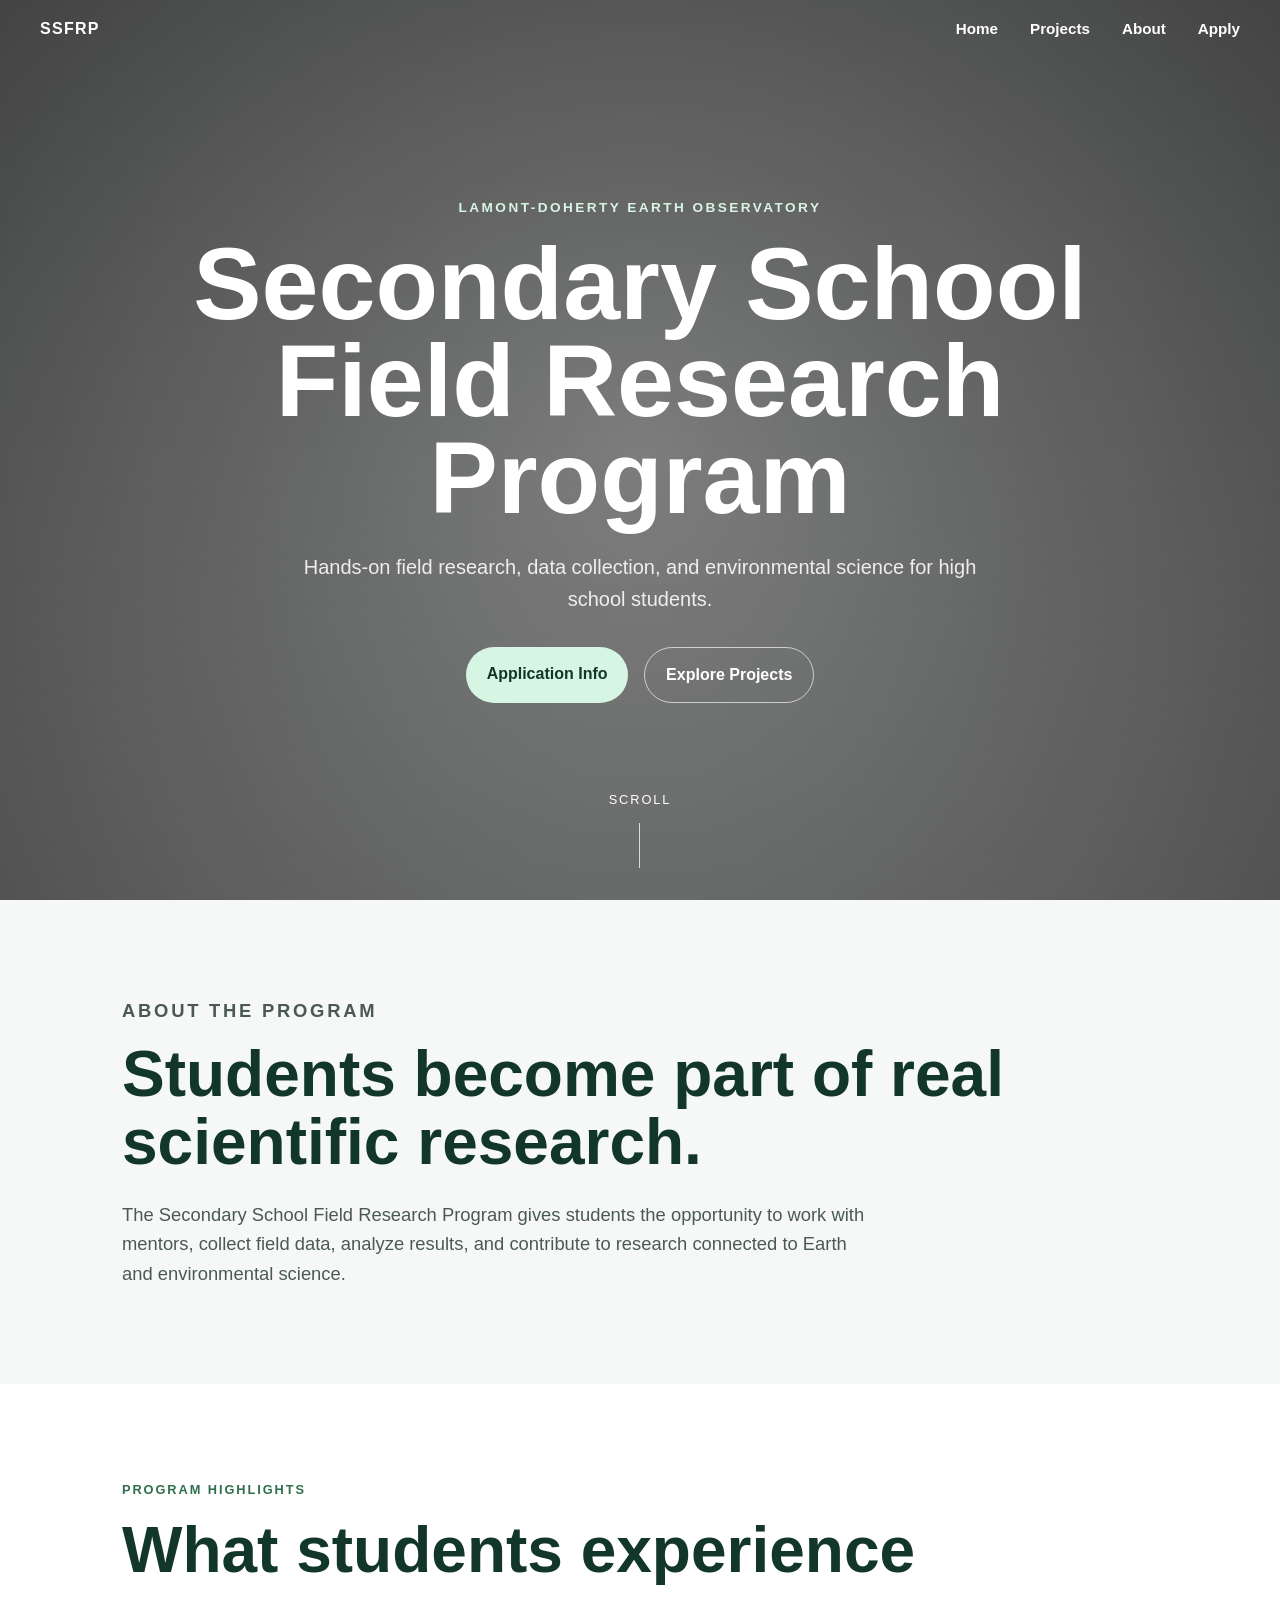
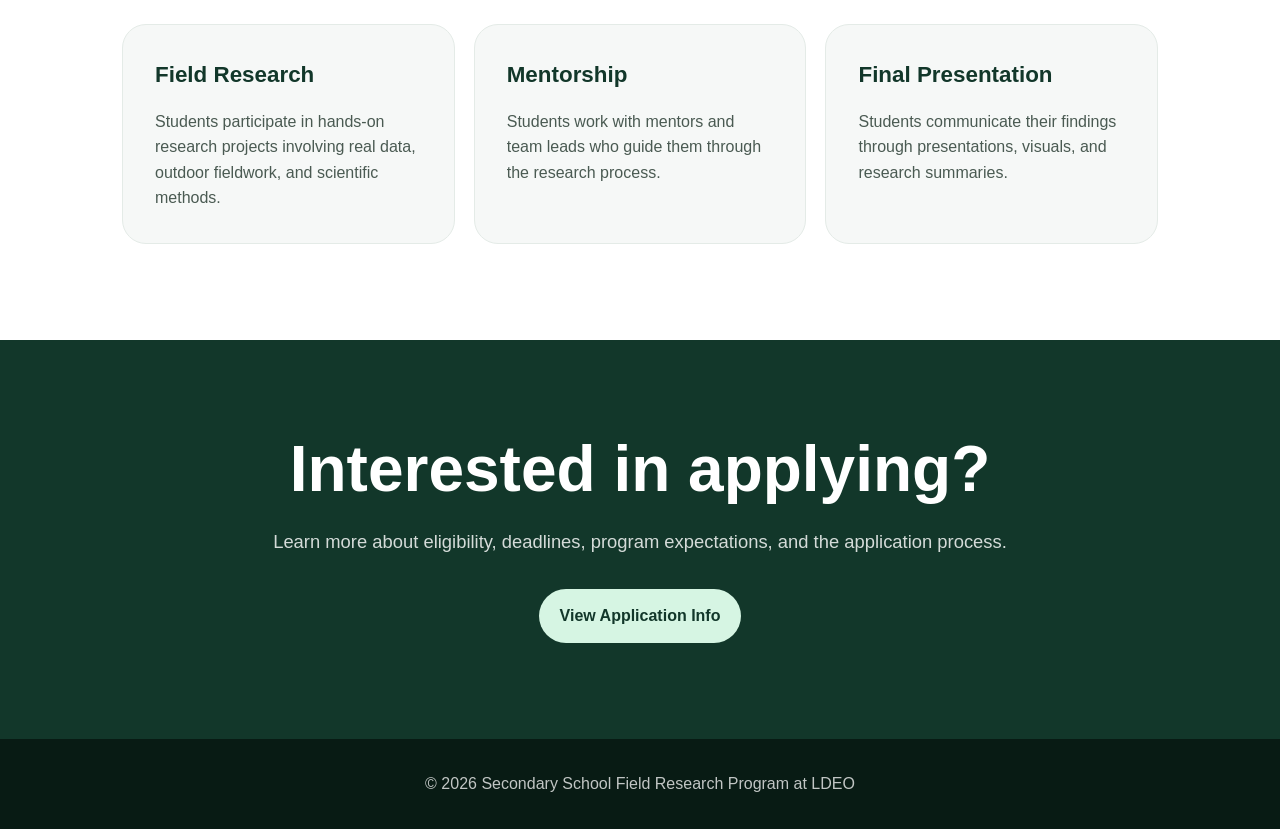
==== Index.HTML @ 7faf2e8e "home page prototype" ====
<!DOCTYPE html>
<html lang="en">
<head>
  <meta charset="UTF-8" />
  <meta name="viewport" content="width=device-width, initial-scale=1.0" />
  <title>SSFRP at LDEO</title>

  <link rel="stylesheet" href="css/global.css" />
</head>
<body>

  <header class="site-header">
    <nav class="navbar">
      <a href="index.html" class="logo">SSFRP</a>

      <ul class="nav-links">
        <li><a href="index.html">Home</a>
        <li><a href="projects.html">Projects</a>
        <li><a href="about.html">About</a>
        <li><a href="apply.html">Apply</a></li>
      </ul>
    </nav>
  </header>

  <main>
    <!-- Hero section with background video -->
    <section class="hero">
      <video class="hero-video" autoplay muted loop playsinline>
        <source src="assets/videos/ldeo-background.mp4" type="video/mp4" />
      </video>

      <div class="hero-overlay"></div>

      <div class="hero-content">
        <p class="hero-label">Lamont-Doherty Earth Observatory</p>
        <h1>Secondary School Field Research Program</h1>
        <p class="hero-description">
          Hands-on field research, data collection, and environmental science for high school students.
        </p>

        <div class="hero-buttons">
          <a href="apply.html" class="btn primary-btn">Application Info</a>
          <a href="projects.html" class="btn secondary-btn">Explore Projects</a>
        </div>
      </div>

      <div class="scroll-hint">
        <span>Scroll</span>
        <div class="scroll-line"></div>
      </div>
    </section>

    <!-- Intro section -->
    <section class="intro-section">
      <div class="section-container">
        <p class="section-label">About the Program</p>
        <h2>Students become part of real scientific research.</h2>
        <p>
          The Secondary School Field Research Program gives students the opportunity
          to work with mentors, collect field data, analyze results, and contribute
          to research connected to Earth and environmental science.
        </p>
      </div>
    </section>

    <!-- Highlight cards -->
    <section class="cards-section">
      <div class="section-container">
        <p class="section-label">Program Highlights</p>
        <h2>What students experience</h2>

        <div class="cards-grid">
          <article class="info-card">
            <h3>Field Research</h3>
            <p>
              Students participate in hands-on research projects involving real data,
              outdoor fieldwork, and scientific methods.
            </p>
          </article>

          <article class="info-card">
            <h3>Mentorship</h3>
            <p>
              Students work with mentors and team leads who guide them through the
              research process.
            </p>
          </article>

          <article class="info-card">
            <h3>Final Presentation</h3>
            <p>
              Students communicate their findings through presentations, visuals,
              and research summaries.
            </p>
          </article>
        </div>
      </div>
    </section>

    <!-- Application preview -->
    <section class="apply-preview">
      <div class="section-container apply-content">
        <h2>Interested in applying?</h2>
        <p>
          Learn more about eligibility, deadlines, program expectations, and the
          application process.
        </p>
        <a href="apply.html" class="btn primary-btn">View Application Info</a>
      </div>
    </section>
  </main>

  <footer class="site-footer">
    <p>© 2026 Secondary School Field Research Program at LDEO</p>
  </footer>

  <script src="js/main.js"></script>
</body>
</html>
---- css/global.css ----
/* =========================
   Global Reset
========================= */

* {
  margin: 0;
  padding: 0;
  box-sizing: border-box;
}

html {
  scroll-behavior: smooth;
}

body {
  font-family: Arial, Helvetica, sans-serif;
  background: #f6f8f7;
  color: #17211c;
  line-height: 1.6;
}

a {
  color: inherit;
  text-decoration: none;
}

/* =========================
   Header / Navbar
========================= */

.site-header {
  position: fixed;
  top: 0;
  width: 100%;
  z-index: 20;
  padding: 1rem 2rem;
  transition: background 0.3s ease, box-shadow 0.3s ease;
}

.site-header.scrolled {
  background: rgba(255, 255, 255, 0.92);
  backdrop-filter: blur(12px);
  box-shadow: 0 4px 20px rgba(0, 0, 0, 0.08);
}

.navbar {
  max-width: 1200px;
  margin: 0 auto;
  display: flex;
  align-items: center;
  justify-content: space-between;
}

.logo {
  font-weight: 800;
  letter-spacing: 0.08em;
  color: white;
}

.site-header.scrolled .logo {
  color: #12372a;
}

.nav-links {
  list-style: none;
  display: flex;
  gap: 2rem;
}

.nav-links a {
  color: white;
  font-weight: 600;
  font-size: 0.95rem;
  transition: opacity 0.2s ease;
}

.nav-links a:hover {
  opacity: 0.75;
}

.site-header.scrolled .nav-links a {
  color: #12372a;
}

/* =========================
   Hero Section
========================= */

.hero {
  position: relative;
  height: 100vh;
  min-height: 650px;
  overflow: hidden;
  display: flex;
  align-items: center;
  justify-content: center;
}

.hero-video {
  position: fixed;
  top: 0;
  left: 0;
  width: 100%;
  height: 100vh;
  object-fit: cover;
  z-index: -3;
  opacity: 0.85;
}

.hero-overlay {
  position: absolute;
  inset: 0;
  background:
    linear-gradient(
      rgba(0, 0, 0, 0.55),
      rgba(0, 0, 0, 0.45)
    ),
    radial-gradient(
      circle at center,
      rgba(255, 255, 255, 0.05),
      rgba(0, 0, 0, 0.4)
    );
  z-index: -2;
}

.hero-content {
  max-width: 1000px;
  padding: 0 2rem;
  color: white;
  text-align: center;
  transition: opacity 0.2s ease, transform 0.2s ease;
}

.hero-label {
  text-transform: uppercase;
  letter-spacing: 0.18em;
  font-size: 0.85rem;
  font-weight: 700;
  margin-bottom: 1rem;
  color: #d6f5e3;
}

.hero h1 {
  font-size: clamp(3rem, 8vw, 6.8rem);
  line-height: 0.95;
  margin-bottom: 1.5rem;
}

.hero-description {
  max-width: 720px;
  margin: 0 auto 2rem auto;
  font-size: clamp(1rem, 2vw, 1.25rem);
  color: rgba(255, 255, 255, 0.88);
}

.hero-buttons {
  display: flex;
  justify-content: center;
  gap: 1rem;
  margin-top: 2rem;
  flex-wrap: wrap;
}

.btn {
  display: inline-block;
  padding: 0.9rem 1.3rem;
  border-radius: 999px;
  font-weight: 700;
  transition: transform 0.2s ease, background 0.2s ease;
}

.btn:hover {
  transform: translateY(-2px);
}

.primary-btn {
  background: #d6f5e3;
  color: #12372a;
}

.secondary-btn {
  border: 1px solid rgba(255, 255, 255, 0.65);
  color: white;
}

/* Scroll hint */

.scroll-hint {
  position: absolute;
  bottom: 2rem;
  color: white;
  display: flex;
  flex-direction: column;
  align-items: center;
  gap: 0.8rem;
  font-size: 0.8rem;
  letter-spacing: 0.15em;
  text-transform: uppercase;
}

.scroll-line {
  width: 1px;
  height: 45px;
  background: white;
  opacity: 0.75;
  animation: scrollPulse 1.6s infinite;
}

@keyframes scrollPulse {
  0% {
    transform: scaleY(0.2);
    opacity: 0.2;
  }

  50% {
    transform: scaleY(1);
    opacity: 1;
  }

  100% {
    transform: scaleY(0.2);
    opacity: 0.2;
  }
}

/* =========================
   Sections
========================= */

.intro-section,
.cards-section,
.apply-preview {
  position: relative;
  z-index: 5;
  background: #f6f8f7;
}

.section-container {
  max-width: 1100px;
  margin: 0 auto;
  padding: 6rem 2rem;
}

.section-label {
  text-transform: uppercase;
  letter-spacing: 0.15em;
  font-size: 0.8rem;
  font-weight: 800;
  color: #2f6f4e;
  margin-bottom: 1rem;
}

.intro-section h2,
.cards-section h2,
.apply-preview h2 {
  font-size: clamp(2rem, 5vw, 4rem);
  line-height: 1.05;
  margin-bottom: 1.5rem;
  color: #12372a;
}

.intro-section p,
.apply-preview p {
  max-width: 760px;
  font-size: 1.15rem;
  color: #4a5a52;
}

/* =========================
   Cards
========================= */

.cards-section {
  background: white;
}

.cards-grid {
  margin-top: 2.5rem;
  display: grid;
  grid-template-columns: repeat(3, 1fr);
  gap: 1.2rem;
}

.info-card {
  background: #f6f8f7;
  padding: 2rem;
  border-radius: 24px;
  border: 1px solid #e4ebe7;
  transition: transform 0.25s ease, box-shadow 0.25s ease;
}

.info-card:hover {
  transform: translateY(-8px);
  box-shadow: 0 20px 35px rgba(0, 0, 0, 0.08);
}

.info-card h3 {
  color: #12372a;
  margin-bottom: 1rem;
  font-size: 1.4rem;
}

.info-card p {
  color: #4a5a52;
}

/* =========================
   Apply Preview
========================= */

.apply-preview {
  background: #12372a;
  color: white;
}

.apply-preview h2 {
  color: white;
}

.apply-preview p {
  color: rgba(255, 255, 255, 0.82);
  margin-bottom: 2rem;
}

.apply-content {
  text-align: center;
}

.apply-content p {
  margin-left: auto;
  margin-right: auto;
}

/* =========================
   Footer
========================= */

.site-footer {
  position: relative;
  z-index: 5;
  background: #081b14;
  color: rgba(255, 255, 255, 0.75);
  text-align: center;
  padding: 2rem;
}

/* =========================
   Responsive Design
========================= */

@media (max-width: 800px) {
  .site-header {
    padding: 1rem;
  }

  .navbar {
    align-items: flex-start;
  }

  .nav-links {
    gap: 1rem;
    font-size: 0.85rem;
  }

  .hero {
    min-height: 600px;
  }

  .cards-grid {
    grid-template-columns: 1fr;
  }
}

@media (max-width: 550px) {
  .nav-links {
    display: none;
  }

  .hero h1 {
    font-size: 3rem;
  }

  .section-container {
    padding: 4rem 1.25rem;
  }
}
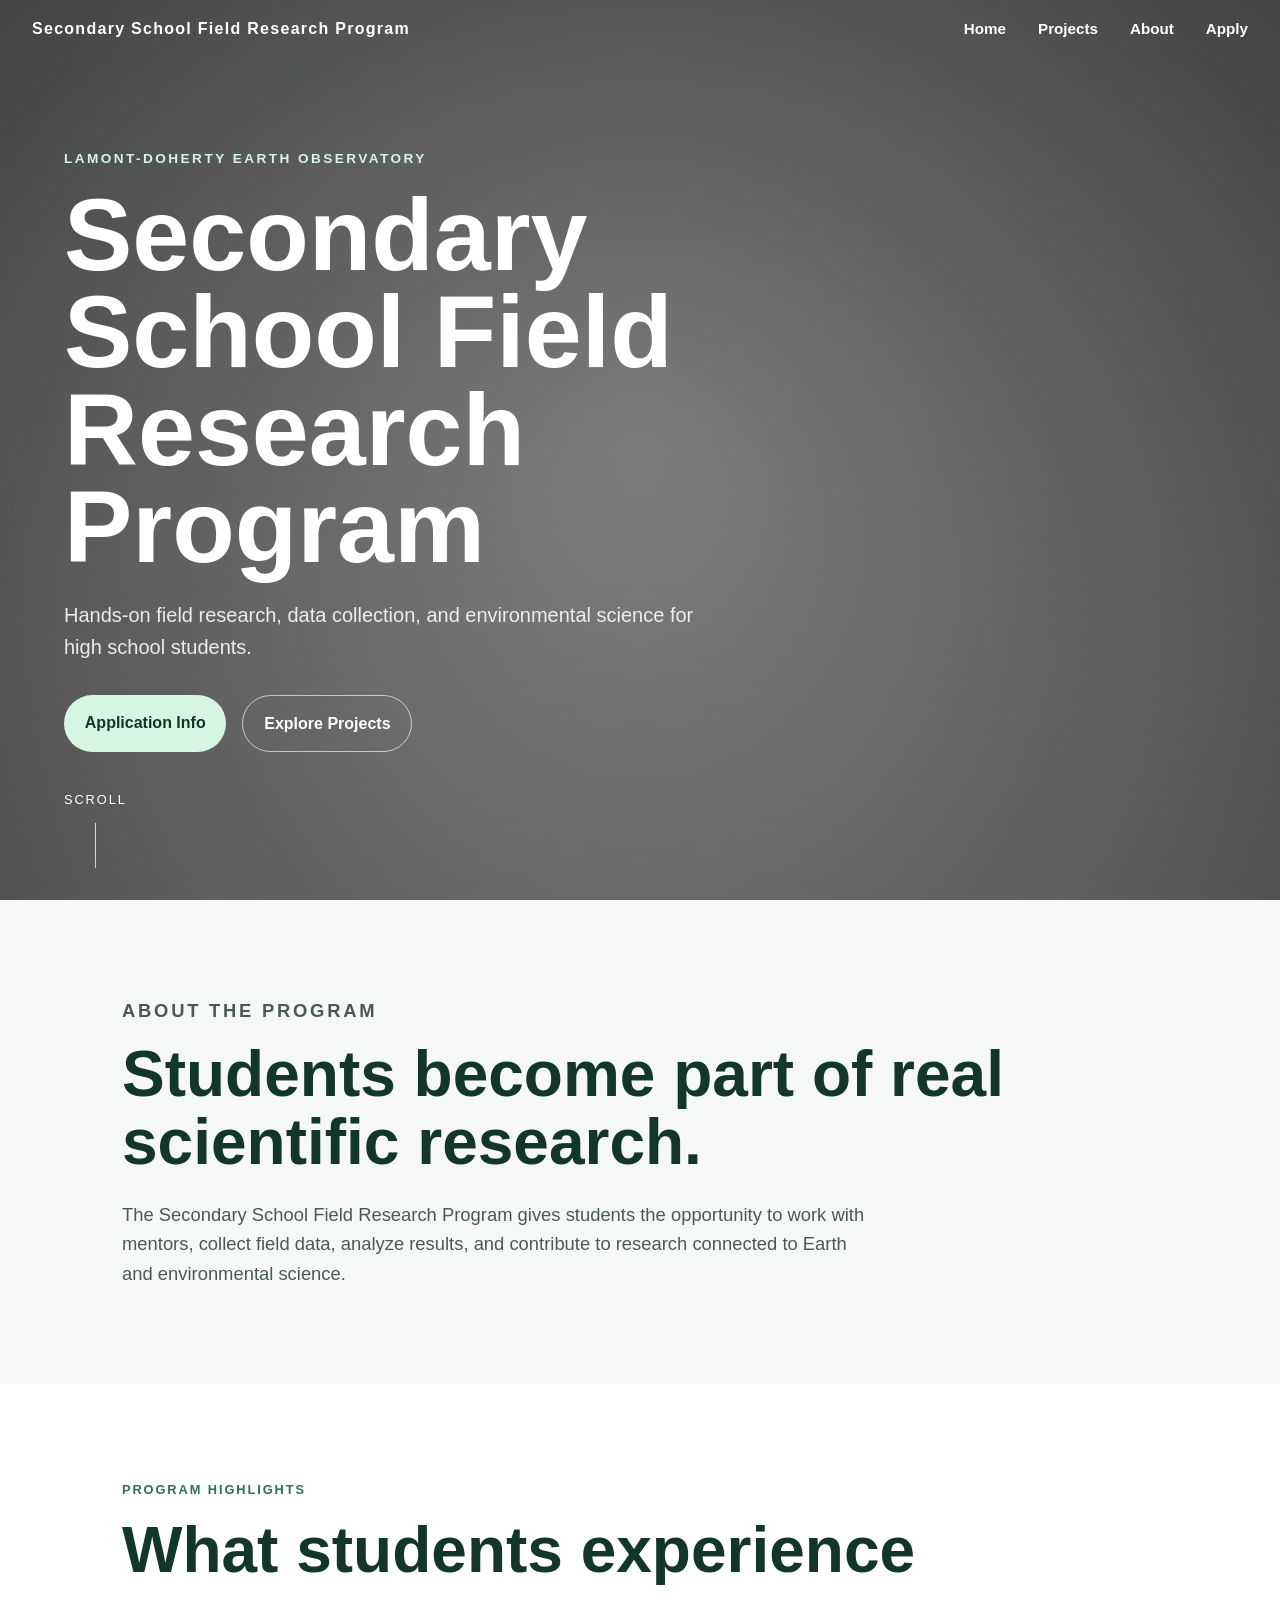
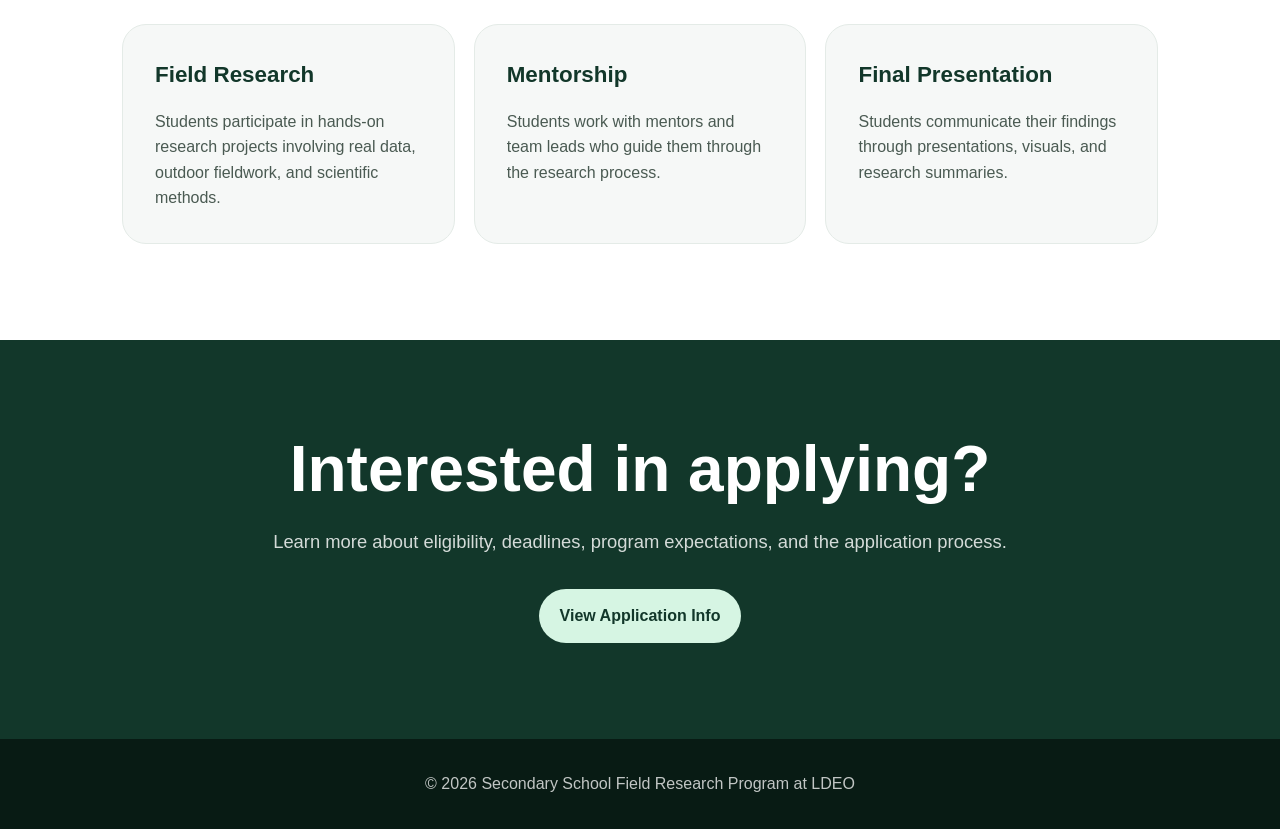
==== commit c8a9224a: "updated home page, incomplete" ====
--- a/Index.HTML
+++ b/Index.HTML
@@ -11,7 +11,7 @@
 
   <header class="site-header">
     <nav class="navbar">
-      <a href="index.html" class="logo">SSFRP</a>
+      <a href="index.html" class="logo">Secondary School Field Research Program</a>
 
       <ul class="nav-links">
         <li><a href="index.html">Home</a>
--- a/css/global.css
+++ b/css/global.css
@@ -33,7 +33,7 @@
   top: 0;
   width: 100%;
   z-index: 20;
-  padding: 1rem 2rem;
+  padding: 1rem 0;
   transition: background 0.3s ease, box-shadow 0.3s ease;
 }
 
@@ -44,8 +44,8 @@
 }
 
 .navbar {
-  max-width: 1200px;
-  margin: 0 auto;
+  width: 100%;
+  padding: 0 2rem;
   display: flex;
   align-items: center;
   justify-content: space-between;
@@ -93,7 +93,8 @@
   overflow: hidden;
   display: flex;
   align-items: center;
-  justify-content: center;
+  justify-content: flex-start;
+  padding-left: min(8vw, 4rem);
 }
 
 .hero-video {
@@ -124,10 +125,11 @@
 }
 
 .hero-content {
-  max-width: 1000px;
-  padding: 0 2rem;
-  color: white;
-  text-align: center;
+  max-width: 700px;
+  margin-left: 0;
+  padding: 0 2rem 0 0;
+  color: white;
+  text-align: left;
   transition: opacity 0.2s ease, transform 0.2s ease;
 }
 
@@ -155,7 +157,7 @@
 
 .hero-buttons {
   display: flex;
-  justify-content: center;
+  justify-content: flex-start;
   gap: 1rem;
   margin-top: 2rem;
   flex-wrap: wrap;
@@ -383,4 +385,4 @@
   .section-container {
     padding: 4rem 1.25rem;
   }
-}+}
